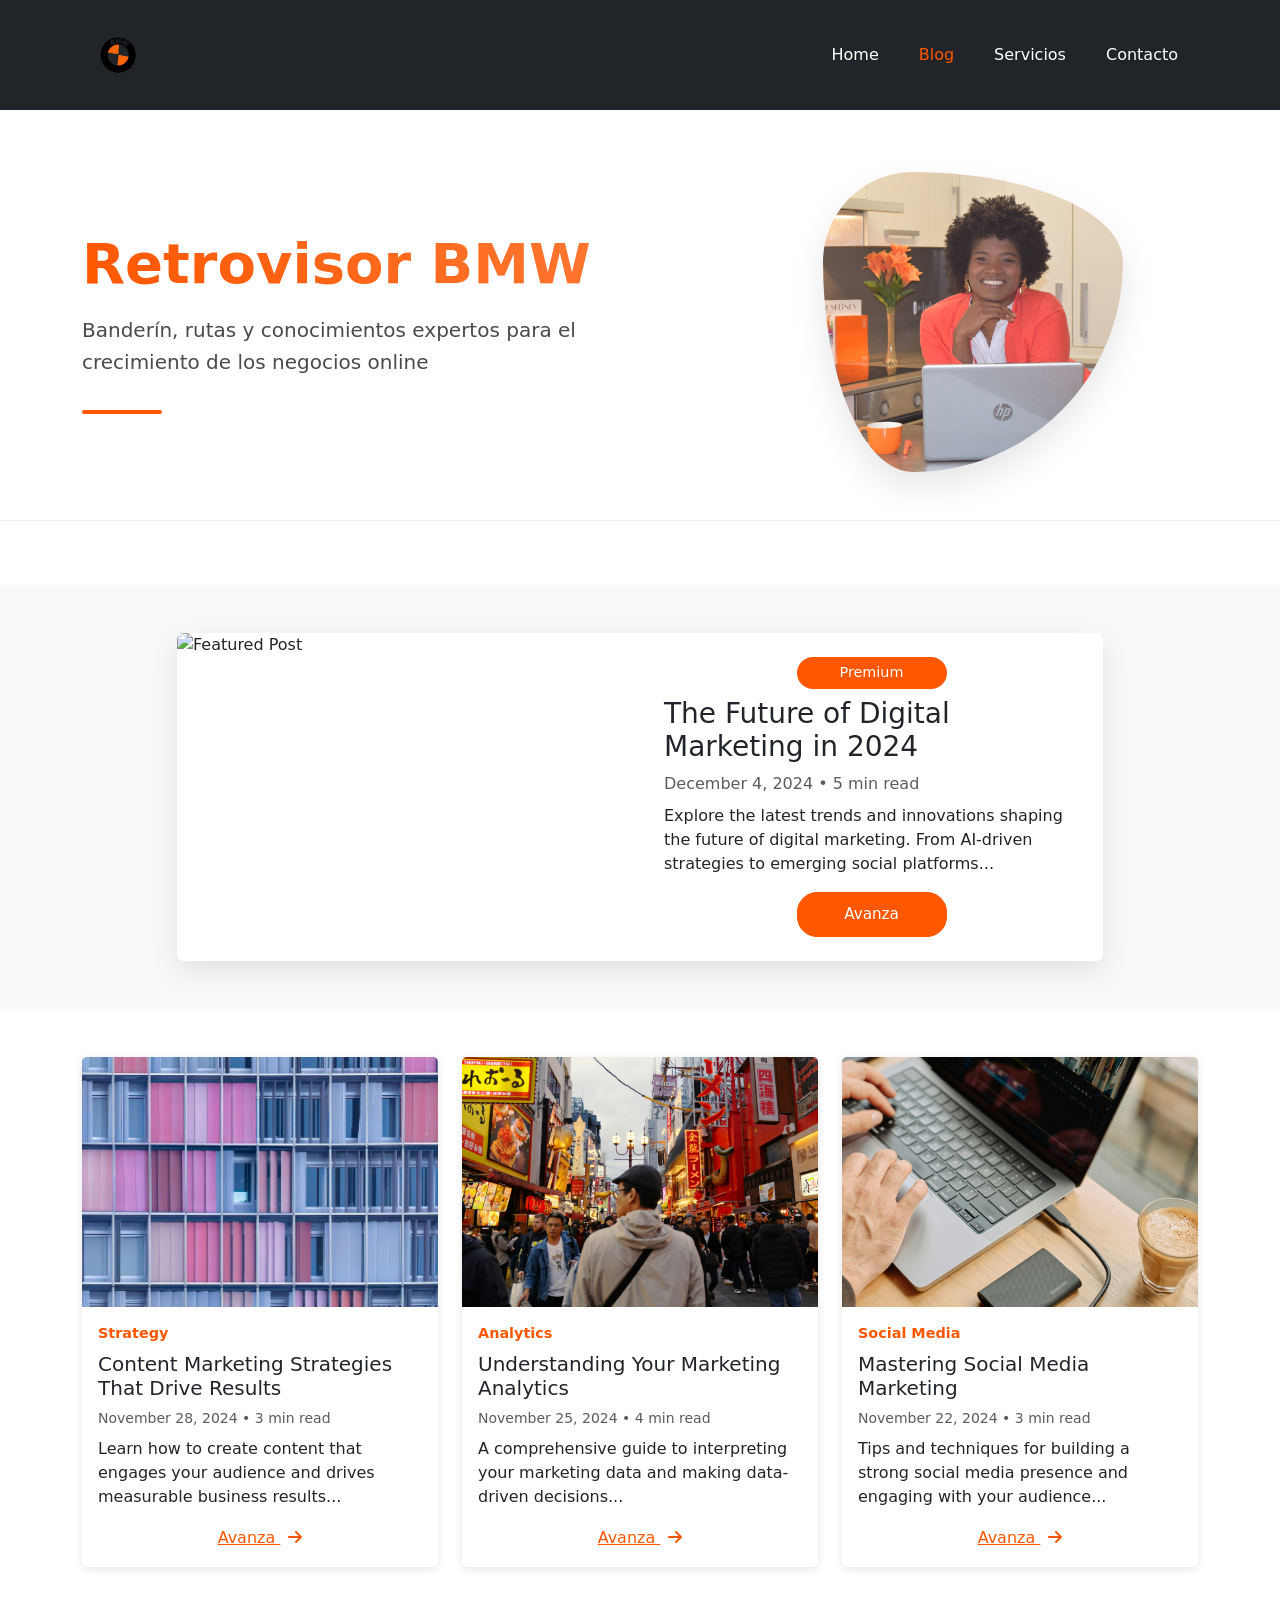
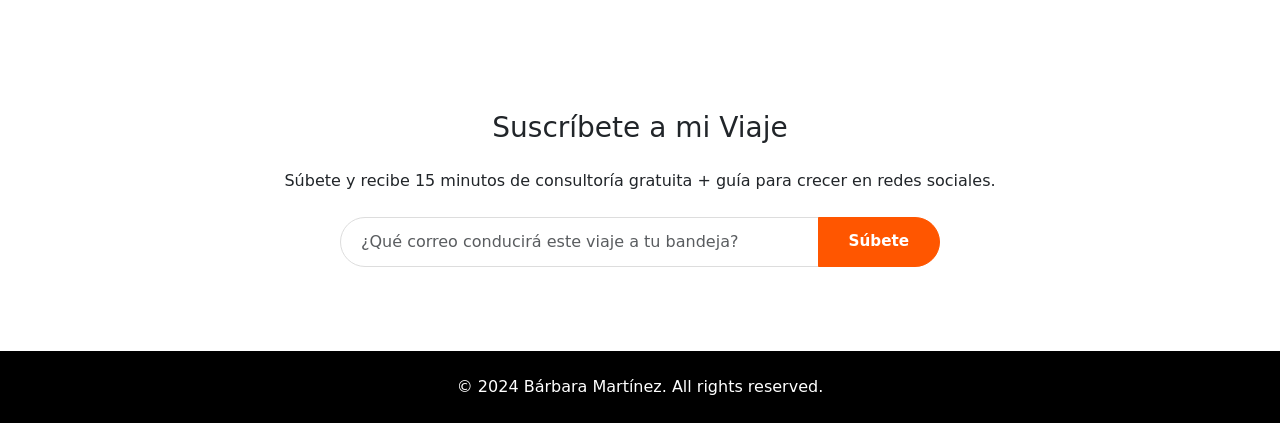
==== blog.html @ fe205b4c "transfer" ====
<!DOCTYPE html>
<html lang="en">

<head>
    <meta charset="UTF-8">
    <meta name="viewport" content="width=device-width, initial-scale=1.0">
    <title>Blog - Bárbara Martínez- Digital Marketing & Business</title>

    <link rel="icon" type="image/x-icon" href="images/BMW_logo.png">

    <!-- For modern browsers, you can also add: -->
    <link rel="icon" type="image/png" sizes="32x32" href="images/BMW_logo.png">
    <link rel="icon" type="image/png" sizes="16x16" href="images/BMW_logo.png">

    <!-- For Apple devices -->
    <link rel="apple-touch-icon" sizes="180x180" href="images/BMW_logo.png">

    <!-- Optional manifest file for PWA -->
    <link rel="manifest" href="images/BMW_logo.png">

    <!-- Bootstrap CSS -->
    <link href="https://cdnjs.cloudflare.com/ajax/libs/bootstrap/5.3.2/css/bootstrap.min.css" rel="stylesheet">
    <!-- Font Awesome -->
    <link href="https://cdnjs.cloudflare.com/ajax/libs/font-awesome/6.4.2/css/all.min.css" rel="stylesheet">
    <!-- Custom CSS -->
    <link href="styles.css" rel="stylesheet">
</head>


<body>
    <!-- Navigation (Same as main page) -->
    <nav class="navbar navbar-expand-lg navbar-dark bg-dark fixed-top" id="nav-top">
        <div class="container">
            <a class="navbar-brand" href="index.html">
                <img src="images/BMW_logo.png" alt="Your Brand Logo" class="logo">
            </a>
            <button class="navbar-toggler" type="button" data-bs-toggle="collapse" data-bs-target="#navbarNav">
                <span class="navbar-toggler-icon"></span>
            </button>
            <div class="collapse navbar-collapse" id="navbarNav">
                <ul class="navbar-nav ms-auto">
                    <li class="nav-item">
                        <a class="nav-link" href="index.html">Home</a>
                    </li>
                    <li class="nav-item">
                        <a class="nav-link active" href="blog.html">Blog</a>
                    </li>
                    <li class="nav-item">
                        <a class="nav-link" href="index.html#services">Servicios</a>
                    </li>
                    <li class="nav-item">
                        <a class="nav-link" href="index.html#contact">Contacto</a>
                    </li>

                </ul>
            </div>
        </div>
    </nav>

    <!-- Header section -->
<header class="blog-header py-5" id="blog-title">
    <div class="container">
        <div class="row align-items-center">
            <div class="col-lg-7">
                <h1 class="display-4 fw-bold text-primary mb-3">Retrovisor BMW</h1>
                <p class="lead mb-4">Banderín, rutas y conocimientos expertos para el crecimiento de los negocios online</p>
                <div class="header-accent"></div>
            </div>
            <div class="col-lg-5">
                <div class="profile-image-wrapper">
                    <div class="profile-image">
                        <img src="images/rose.jpg" alt="Profile" class="img-fluid">
                        <div class="image-accent"></div>
                    </div>
                </div>
            </div>
        </div>
    </div>
</header>

    <!-- Featured Post -->
    <section class="featured-post py-5 bg-light">
        <div class="container">
            <div class="row justify-content-center">
                <div class="col-lg-10">
                    <div class="card featured-card border-0">
                        <div class="row g-0">
                            <div class="col-md-6">
                                <img src="images/shubham-dhage-En2DKVAb1SU-unsplash.jpg" class="img-fluid rounded-start" alt="Featured Post">
                            </div>
                            <div class="col-md-6">
                                <div class="card-body p-4">
                                    <div class="featured-badge mb-2">Premium</div>
                                    <h2 class="card-title h3">The Future of Digital Marketing in 2024</h2>
                                    <p class="text-muted mb-2">December 4, 2024 • 5 min read</p>
                                    <p class="card-text">Explore the latest trends and innovations shaping the future of digital marketing. From AI-driven strategies to emerging social platforms...</p>
                                    <a href="blogs/article1.html" class="btn btn-custom featured-badge">Avanza</a>
                                </div>
                            </div>
                        </div>
                    </div>
                </div>
            </div>
        </div>
    </section>

<!-- Blog Grid -->
    <section class="blog-grid py-5">
    <div class="container">
        <div class="row g-4" id="posts-container">
            <!-- Initial posts will be loaded here -->
        </div>

        <!-- Loading Spinner -->
        <div id="loading-spinner" class="text-center mt-4" style="display: none;">
            <div class="spinner-border text-custom" role="status">
                <span class="visually-hidden">Loading...</span>
            </div>
        </div>

        <!-- Load More Button -->
        <div class="text-center mt-5">
            <button id="load-more" class="btn btn-custom btn-lg">Explora más Rutas</button>
        </div>
    </div>
</section>

    <!-- Newsletter Section -->

    <div id="custom-success-message" style="display: none;" class="text-center mt-4">
    <div class="alert alert-success">
        <i class="fas fa-check-circle me-2"></i>
        ¡Gracias por suscribirte! Me pondré en contacto contigo pronto.
    </div>
</div>



<div id="mc_embed_signup" class="py-5">
    <div class="container">
        <div class="row justify-content-center">
            <div class="col-md-8 text-center">
                <!-- Success message (hidden by default) -->
                <div id="success-message" style="display: none;">
                    <div class="alert alert-success">
                        <i class="fas fa-check-circle me-2"></i>
                        ¡ Gracias por subirte a bordo! Nos esperan kilómetros de éxitos

                    </div>
                </div>

                <!-- Form (shown by default) -->
                <div id="subscription-form">
                    <h2 class="h3 mb-4">Suscríbete a mi Viaje</h2>
                    <p class="mb-4">Súbete y recibe 15 minutos de consultoría gratuita + guía para crecer en redes sociales.</p>
                    <form id="mc-embedded-subscribe-form" class="validate newsletter-form">
                        <div class="mc-field-group input-group mb-3">
                            <input type="email"
                                   name="EMAIL"
                                   class="form-control required email"
                                   id="mce-EMAIL"
                                   placeholder="¿Qué correo conducirá este viaje a tu bandeja?"
                                   required>
                            <button type="submit"
                                    name="subscribe"
                                    id="mc-embedded-subscribe"
                                    class="btn btn-custom">
                                Súbete
                            </button>
                        </div>
                    </form>
                </div>
            </div>
        </div>
    </div>
</div>




    <!-- Footer (Same as main page) -->
    <footer class="py-4 bg-custom-dark text-white">
        <div class="container text-center">
            <p class="mb-0">&copy; 2024 Bárbara Martínez. All rights reserved.</p>
        </div>
    </footer>

    <!-- Bootstrap JS -->
    <script src="https://cdnjs.cloudflare.com/ajax/libs/bootstrap/5.3.2/js/bootstrap.bundle.min.js"></script>
</body>

</html>


<!-- Submit form to Mailchimp -->
<script>
document.getElementById('mc-embedded-subscribe-form').addEventListener('submit', function(e) {
    e.preventDefault();


    const email = document.getElementById('mce-EMAIL').value;

    const emailRegex = /^[^\s@]+@[^\s@]+\.[^\s@]+$/;
   if (!emailRegex.test(email)) {
       alert('Please enter a valid email address');
       return;
   }

    // Hide the form
    document.getElementById('subscription-form').style.display = 'none';

    // Show the success message
    document.getElementById('success-message').style.display = 'block';

    const formData = new FormData(this);
    fetch('https://github.us3.list-manage.com/subscribe/post?u=2ce63840d1519c7566023afc4&id=2955c9458d&f_id=0050e4e3f0', {
        method: 'POST',
        body: formData,
        mode: 'no-cors'
    });
});
</script>




<script>
// Blog posts data
const blogPosts = [
    {
        image: "images/cheng-lin-A1Y1KRh9qoU-unsplash.jpg",
        category: "Strategy",
        title: "Content Marketing Strategies That Drive Results",
        date: "November 28, 2024",
        readTime: "3 min read",
        description: "Learn how to create content that engages your audience and drives measurable business results...",
        link: "blogs/article2.html"
    },
    {
        image: "images/laram-vStAYPFjpM4-unsplash.jpg",
        category: "Analytics",
        title: "Understanding Your Marketing Analytics",
        date: "November 25, 2024",
        readTime: "4 min read",
        description: "A comprehensive guide to interpreting your marketing data and making data-driven decisions...",
        link: "blogs/article3.html"
    },
    {
        image: "images/samsung-memory-l_p4pay8CTM-unsplash.jpg",
        category: "Social Media",
        title: "Mastering Social Media Marketing",
        date: "November 22, 2024",
        readTime: "3 min read",
        description: "Tips and techniques for building a strong social media presence and engaging with your audience...",
        link: "blogs/article4.html"
    }

    // Add more posts here
];

let currentPage = 0;
const postsPerPage = 3;
const container = document.getElementById('posts-container');
const loadMoreBtn = document.getElementById('load-more');
const loadingSpinner = document.getElementById('loading-spinner');

// Function to create post HTML
function createPostHTML(post) {
    return `
        <div class="col-lg-4 col-md-6">
            <article class="card blog-card h-100">
                <img src="${post.image}" class="card-img-top" alt="${post.title}">
                <div class="card-body">
                    <div class="post-category mb-2">${post.category}</div>
                    <h3 class="card-title h5">${post.title}</h3>
                    <p class="text-muted small mb-2">${post.date} • ${post.readTime}</p>
                    <p class="card-text">${post.description}</p>
                    <a href="${post.link}" class="btn btn-link text-custom p-0">Avanza <i class="fas fa-arrow-right ms-2"></i></a>
                </div>
            </article>
        </div>
    `;
}

// Function to load posts
function loadPosts() {
    loadingSpinner.style.display = 'block';
    loadMoreBtn.style.display = 'none';

    // Simulate loading delay
    setTimeout(() => {
        const startIndex = currentPage * postsPerPage;
        const endIndex = startIndex + postsPerPage;
        const postsToShow = blogPosts.slice(startIndex, endIndex);

        postsToShow.forEach(post => {
            container.innerHTML += createPostHTML(post);
        });

        currentPage++;
        loadingSpinner.style.display = 'none';

        // Show/hide load more button based on remaining posts
        if (currentPage * postsPerPage >= blogPosts.length) {
            loadMoreBtn.style.display = 'none';
        } else {
            loadMoreBtn.style.display = 'block';
        }
    }, 800); // Simulated delay of 800ms
}

// Initial load
loadPosts();

// Load more button click handler
loadMoreBtn.addEventListener('click', loadPosts);

// Optional: Implement scroll-based loading
function handleScroll() {
    if ((window.innerHeight + window.scrollY) >= document.body.offsetHeight - 1000) {
        if (currentPage * postsPerPage < blogPosts.length && loadingSpinner.style.display !== 'block') {
            loadPosts();
        }
    }
}

// Uncomment the next line if you want scroll-based loading instead of button
// window.addEventListener('scroll', handleScroll);
</script>
---- styles.css ----
/* Home Page styles */


.navbar {
    padding: 15px 0;
}
.navbar-brand img.logo {
    height: 70px;  /* Increased from typical 40px */
    width: auto;   /* Maintains aspect ratio */
    transition: all 0.3s ease; /* Optional: smooth size change */
}

/* For mobile responsiveness */
@media (max-width: 768px) {
    .navbar-brand img.logo {
        height: 50px; /* Slightly smaller on mobile but still prominent */
    }
}

.navbar-brand img.logo {
    height: 70px;
    width: auto;
}

.navbar-nav .nav-link {
    color: white !important;
    font-weight: 500;
    padding: 8px 15px !important;
    margin: 0 5px;
    transition: all 0.3s ease;
}

.navbar-nav .nav-link:hover,
.navbar-nav .nav-link.active {
    color: #ff5600 !important;
}

/* Mobile Navigation */
@media (max-width: 991px) {
    .navbar-collapse {
        padding: 1rem 0;
    }

    .navbar-nav .nav-link {
        padding: 10px 15px !important;
    }

    .navbar-toggler {
        border: none;
        padding: 0;
    }

    .navbar-toggler:focus {
        box-shadow: none;
        outline: none;
    }
}


.logo {
    height: 40px; /* Adjust this value to control logo size */
    width: auto; /* Maintains aspect ratio */
    object-fit: contain; /* Ensures logo fits without distortion */
    border-radius: 5px;
}


.highlight-text-pill {
    background-color: #ff5600;
    color: white;
    padding: 12px 30px;
    border-radius: 50px;
    display: inline-block;
    font-weight: 600;
    box-shadow: 0 4px 15px rgba(255, 86, 0, 0.2);
    transition: transform 0.3s ease, box-shadow 0.3s ease;
}

.highlight-text-pill:hover {
    transform: translateY(-2px);
    box-shadow: 0 6px 20px rgba(255, 86, 0, 0.3);
}

#services{
    background-color: #ff5600;
    width: 80%;
    margin: 0 auto;
    border-radius: 5px;
    margin-top: 150px;
}

#portfolio{
    margin-top: 100px;
}

.review .card {
    height: 100%;
    display: flex;
    flex-direction: column;
}

.review .card-body {
    flex: 1;
    display: flex;
    flex-direction: column;
}

.review .card-text {
    flex-grow: 1;
    margin-bottom: 1rem;
}

.review .btn {
    align-self: flex-start;
}


.hero-section {
    height: 100vh;
    background: linear-gradient(rgba(0,0,0,0.7), rgba(0,0,0,0.7)), url('images/IMG-20241205-WA0010.jpg');
    background-size: cover;
    background-position: center;
    color: white;
    position: relative;
}

/* For desktop devices - enable parallax */
@media (min-width: 992px) {
    .hero-section {
        background-attachment: fixed;
    }
}

/* iOS-specific fix */
@supports (-webkit-touch-callout: none) {
    .hero-section {
        background-attachment: scroll;
        /* Alternate solution using transform */
        transform: translateZ(0);
        -webkit-transform: translateZ(0);
    }
}


.contact-email {
    margin-top: 20px;
}

.email-link {
    color: #333;
    text-decoration: none;
    font-size: 1.1rem;
    transition: color 0.3s ease;
}

.email-link:hover {
    color: #ff5600;
}

.email-link i {
    color: #ff5600;
}

#my-links{
    margin-bottom: 20px;
}

/* Project Cards */
.project-card {
    transition: transform 0.3s ease;
}

.project-card:hover {
    transform: translateY(-5px);
}

/* Custom Color Scheme */
.btn-custom {
    background-color: #ff5600;
    border-color: #ff5600;
    color: white;
}

.btn-custom:hover {
    background-color: #e64d00;
    border-color: #e64d00;
    color: white;
}

/* Social Icons */
.social-icons a {
    color: #000;
    margin: 0 10px;
    font-size: 24px;
    transition: color 0.3s ease;
}

.social-icons a:hover {
    color: #ff5600;
}

/* Progress Bars */
.progress {
    height: 25px;
    margin-bottom: 15px;
    background-color: #f8f9fa;
}

.progress-bar {
    background-color: #ff5600;
    padding: 5px;
}

/* Services Cards */
.card {
    border: none;
    box-shadow: 0 2px 10px rgba(0,0,0,0.1);
    transition: all 0.3s ease;
}

.card:hover {
    box-shadow: 0 5px 20px rgba(0,0,0,0.15);
}

.card i {
    color: #ff5600;
}

/* Contact Form */
.form-control {
    padding: 12px;
    margin-bottom: 20px;
    border: 1px solid #ddd;
}

.form-control:focus {
    border-color: #ff5600;
    box-shadow: none;
}

/* Text Colors */
.text-primary {
    color: #000 !important;
}

.bg-custom-dark {
    background-color: #000;
}

/* Responsive Adjustments */
@media (max-width: 768px) {
    .hero-section {
        height: 80vh;
    }

    .display-1 {
        font-size: 3rem;
    }

    .social-icons a {
        margin: 0 5px;
        font-size: 20px;
    }
}

/* Partners Section */
.partners-section {
    background: linear-gradient(45deg, #ff5600, #ff7e3d);
    padding: 4rem 0;
    position: relative;
    overflow: hidden;
    border-top: 1px solid rgba(255, 255, 255, 0.1);
    border-bottom: 1px solid rgba(255, 255, 255, 0.1);
}

/* Modern decorative elements */
.partners-section::before {
    content: '';
    position: absolute;
    top: 0;
    left: 0;
    right: 0;
    bottom: 0;
    background-color: #ff5600;
}

.partners-section h2 {
    font-size: 2.5rem;
    font-weight: 600;
    margin-bottom: 3rem;
    color: white;
    text-align: center;
    text-shadow: 2px 2px 4px rgba(0, 0, 0, 0.1);
    position: relative;
}

.partner-card {
    background: white;
    border-radius: 20px;
    padding: 2rem;
    height: 100%;
    display: flex;
    align-items: center;
    justify-content: center;
    transition: all 0.3s ease;
    border: 1px solid rgba(255, 255, 255, 0.2);
    box-shadow:
        0 4px 15px rgba(0, 0, 0, 0.1),
        inset 0 0 20px rgba(255, 255, 255, 0.05);
    position: relative;
    overflow: hidden;
}

.partner-card::after {
    content: '';
    position: absolute;
    top: -50%;
    left: -50%;
    width: 200%;
    height: 200%;
    background: linear-gradient(
        45deg,
        transparent,
        rgba(255, 86, 0, 0.1),
        transparent
    );
    transform: rotate(45deg);
    transition: all 0.6s ease;
    opacity: 0;
}

.partner-card:hover {
    transform: translateY(-5px);
    border-color: rgba(255, 86, 0, 0.4);
    box-shadow:
        0 10px 25px rgba(0, 0, 0, 0.2),
        0 0 30px rgba(255, 86, 0, 0.1);
}

.partner-card:hover::after {
    opacity: 1;
    transform: rotate(45deg) translate(50%, 50%);
}

.partner-link {
    display: flex;
    align-items: center;
    justify-content: center;
    width: 100%;
    height: 100%;
    z-index: 1;
}

.partner-logo {
    max-width: 20%;
    height: auto;
    opacity: 1;
    transition: all 0.3s ease;
}

.partner-card:hover .partner-logo {
    opacity: 1;
    transform: scale(1.05);
}

/* Responsive Adjustments */
@media (max-width: 768px) {
    .partner-card {
        padding: 1.5rem;
        margin-bottom: 1rem;
    }

    .partners-section h2 {
        font-size: 2rem;
    }

    .partner-logo {
        max-width: 30%;
    }
}











/* Blog Page Styles */
/* Blog header spacing */
.blog-header {
    /* Base spacing for desktop */
    margin-top: calc(76px + 3rem); /* 76px for navbar height + additional space */
    margin-bottom: 4rem;
    padding: 3rem 0;
    position: relative;
    overflow: hidden;
}

/* Custom breakpoints for responsive spacing */
@media (max-width: 1200px) {
    .blog-header {
        margin-top: calc(76px + 2.5rem);
        margin-bottom: 3.5rem;
        padding: 2.5rem 0;
    }
}

@media (max-width: 991px) {
    .blog-header {
        margin-top: calc(76px + 2rem);
        margin-bottom: 3rem;
        padding: 2rem 0;
    }
}

@media (max-width: 768px) {
    .blog-header {
        margin-top: calc(76px + 1.5rem);
        margin-bottom: 2.5rem;
        padding: 1.5rem 0;
    }
}

@media (max-width: 576px) {
    .blog-header {
        margin-top: calc(76px + 1rem);
        margin-bottom: 2rem;
        padding: 1rem 0;
    }
}


.blog-header::before {
    content: '';
    position: absolute;
    top: -50%;
    right: -20%;
    width: 60%;
    height: 200%;
    background: linear-gradient(45deg, rgba(255, 86, 0, 0.05), rgba(255, 86, 0, 0.1));
    transform: rotate(-15deg);
    z-index: -1;
    border-radius: 30% 70% 70% 30% / 30% 30% 70% 70%;
}

.blog-header h1 {
    font-size: 3.5rem;
    margin-bottom: 1.5rem;
    background: linear-gradient(45deg, #ff5600, #ff7e3d);
    -webkit-background-clip: text;
    -webkit-text-fill-color: transparent;
    position: relative;
}

.blog-header .lead {
    font-size: 1.25rem;
    color: #4a4a4a;
    line-height: 1.6;
    max-width: 90%;
}

.header-accent {
    width: 80px;
    height: 4px;
    background: #ff5600;
    margin-top: 2rem;
    border-radius: 2px;
}

.profile-image-wrapper {
    display: flex;
    justify-content: center;
    align-items: center;
    position: relative;
}

.profile-image {
    position: relative;
    width: 300px;
    height: 300px;
    border-radius: 30% 70% 70% 30% / 30% 30% 70% 70%;
    overflow: hidden;
    box-shadow: 0 15px 35px rgba(0,0,0,0.1);
    transition: all 0.3s ease;
}

.profile-image:hover {
    transform: translateY(-5px);
    box-shadow: 0 20px 40px rgba(0,0,0,0.15);
}

.profile-image img {
    width: 100%;
    height: 100%;
    object-fit: cover;
    transition: all 0.3s ease;
}

.image-accent {
    position: absolute;
    bottom: -10px;
    right: -10px;
    width: 80px;
    height: 80px;
    background: linear-gradient(45deg, #ff5600, #ff7e3d);
    opacity: 0.1;
    border-radius: 30% 70% 70% 30% / 30% 30% 70% 70%;
    z-index: -1;
}

@media (max-width: 991px) {

    .blog-header h1 {
        font-size: 2.8rem;
    }

    .blog-header .lead {
        max-width: 100%;
        margin: 0 auto;
    }

    .header-accent {
        margin: 2rem auto;
    }

    .profile-image {
        width: 250px;
        height: 250px;
        margin: 2rem auto 0;
    }
}

@media (max-width: 768px) {
    .blog-header h1 {
        font-size: 2.3rem;
    }
}


.featured-card {
    height: 100%;
    overflow: hidden; /* Prevents image overflow */
}

.featured-card .col-md-6:first-child {
    height: 100%;
    position: relative;
}

.featured-card img {
    width: 100%;
    height: 100%;
    object-fit: cover; /* Makes image cover the entire space */
    position: absolute;
    left: 0;
    top: 0;
}

/* For mobile responsiveness */
@media (max-width: 768px) {
    .featured-card .col-md-6:first-child {
        height: 300px; /* Fixed height for mobile */
        position: relative;
    }
}

/* Featured Post */
.featured-card {
    box-shadow: 0 10px 30px rgba(0,0,0,0.1);
    transition: transform 0.3s ease;
}

.featured-card:hover {
    transform: translateY(-5px);
}

.featured-badge {
    background-color: #ff5600;
    color: white;
    padding: 5px 15px;
    border-radius: 20px;
    display: inline-block;
    font-size: 0.9rem;
    font-weight: 500;
    text-align: center;
    width: 150px;
    margin: 0 auto;
}


/* Blog Cards */
.blog-card {
    height: 100%;
    display: flex;
    flex-direction: column;
    transition: transform 0.3s ease;
}

.card-img-top {
    width: 100%;
    height: 250px; /* Fixed height for all images */
    object-fit: cover; /* Makes images cover the area without distortion */
    object-position: center; /* Centers the image */
}


.blog-card:hover {
    transform: translateY(-5px);
}

.post-category {
    color: #ff5600;
    font-weight: 600;
    font-size: 0.9rem;
}

.text-custom {
    color: #ff5600 !important;
}

.text-custom:hover {
    color: #e64d00 !important;
}

/* Newsletter Section */
.newsletter-form .form-control {
    height: 50px;
    border-radius: 25px 0 0 25px;
    border: 1px solid #ddd;
}

.newsletter-form .btn {
    border-radius: 0 25px 25px 0;
    padding-left: 30px;
    padding-right: 30px;
}

/* Blog Header */
.blog-header {
    background-color: white;
    border-bottom: 1px solid #eee;
}

.card-body {
    flex: 1; /* Takes up remaining space */
    display: flex;
    flex-direction: column;
}

.blog-grid .col-lg-4 {
    display: flex;
}

/* For responsive design */
@media (max-width: 768px) {
    .card-img-top {
        height: 200px; /* Slightly smaller height for mobile */
    }
}



/* Responsive Adjustments */
@media (max-width: 768px) {
    .featured-card .row {
        flex-direction: column;
    }

    .featured-card .card-body {
        padding: 2rem 1rem;
    }
}


/* Mailchimp Form Styles - Add to your styles.css */
#mc_embed_signup {
    background: transparent;
    font-family: inherit;
    width: 100%;
}

#mc_embed_signup .newsletter-form {
    max-width: 600px;
    margin: 0 auto;
}

#mc_embed_signup .mc-field-group {
    padding: 0;
    min-height: auto;
}

#mc_embed_signup input.email {
    height: 50px;
    border-radius: 25px 0 0 25px;
    border: 1px solid #ddd;
    padding: 0 20px;
    font-size: 16px;
    font-family: inherit;
    width: auto;
    flex: 1;
}

#mc_embed_signup input.email:focus {
    border-color: #ff5600;
    outline: none;
    box-shadow: 0 0 0 0.2rem rgba(255, 86, 0, 0.25);
}

#mc_embed_signup .btn-custom {
    height: 50px;
    border-radius: 0 25px 25px 0;
    padding: 0 30px;
    background-color: #ff5600;
    border-color: #ff5600;
    color: white;
    font-weight: 600;
    transition: all 0.3s ease;
}

#mc_embed_signup .btn-custom:hover {
    background-color: #e64d00;
    border-color: #e64d00;
    transform: translateY(-2px);
}

#mc_embed_signup #mce-responses {
    margin: 20px 0;
    padding: 0;
    font-weight: normal;
}

#mc_embed_signup #mce-error-response {
    color: #dc3545;
    margin-bottom: 1rem;
}

#mc_embed_signup #mce-success-response {
    color: #28a745;
    margin-bottom: 1rem;
}

/* Responsive adjustments */
@media (max-width: 768px) {
    #mc_embed_signup input.email,
    #mc_embed_signup .btn-custom {
        border-radius: 25px;
        width: 100%;
        margin: 5px 0;
    }

    #mc_embed_signup .input-group {
        flex-direction: column;
    }
}


/* Contact Form Styles - Add to your styles.css */

.contact-form {
    background: white;
    padding: 40px;
    border-radius: 15px;
    box-shadow: 0 5px 20px rgba(0,0,0,0.1);
}

.contact-form .form-control {
    height: auto;
    border-radius: 8px;
    border: 1px solid #ddd;
    padding: 12px 20px;
    font-size: 16px;
    font-family: inherit;
    transition: all 0.3s ease;
}

.contact-form .form-control:focus {
    border-color: #ff5600;
    box-shadow: 0 0 0 0.2rem rgba(255, 86, 0, 0.25);
    outline: none;
}

.contact-form textarea.form-control {
    min-height: 120px;
    resize: vertical;
}

.contact-form .btn-custom {
    background-color: #ff5600;
    border-color: #ff5600;
    color: white;
    padding: 12px 40px;
    font-weight: 600;
    border-radius: 25px;
    transition: all 0.3s ease;
}

.contact-form .btn-custom:hover {
    background-color: #e64d00;
    border-color: #e64d00;
    transform: translateY(-2px);
}

/* Form success/error states */
.contact-form .form-control.is-invalid {
    border-color: #dc3545;
    box-shadow: none;
}

.contact-form .form-control.is-valid {
    border-color: #28a745;
    box-shadow: none;
}

/* Responsive adjustments */
@media (max-width: 768px) {
    .contact-form {
        padding: 20px;
    }

    .contact-form .form-control {
        font-size: 14px;
        padding: 10px 15px;
    }

    .contact-form .btn-custom {
        width: 100%;
    }
}


/* Custom Success Message */


#custom-success-message {
    animation: fadeIn 0.5s ease-in;
}

.alert-success {
    background-color: rgba(255, 86, 0, 0.1);
    border: 1px solid #ff5600;
    color: #ff5600;
    padding: 15px 20px;
    border-radius: 10px;
    font-weight: 500;
}

@keyframes fadeIn {
    from { opacity: 0; transform: translateY(-10px); }
    to { opacity: 1; transform: translateY(0); }
}

.alert-success {
    background-color: rgba(255, 86, 0, 0.1);
    border: 1px solid #ff5600;
    color: #ff5600;
    padding: 15px 20px;
    border-radius: 10px;
    font-weight: 500;
    margin-top: 20px;
}

#success-message {
    animation: fadeIn 0.5s ease-in;
}

@keyframes fadeIn {
    from { opacity: 0; transform: translateY(-10px); }
    to { opacity: 1; transform: translateY(0); }
}


.spinner-border.text-custom {
    color: #ff5600;
}

/* Fade in animation for new posts */
.blog-card {
    animation: fadeIn 0.5s ease-in;
}

@keyframes fadeIn {
    from { opacity: 0; transform: translateY(20px); }
    to { opacity: 1; transform: translateY(0); }
}




/* Thank you page */
.thank-you-section {
    min-height: 90vh;
    background-size: cover;
    background-position: center;
    background-attachment: fixed;
    color: black;
    padding-top: 60px;
}

.thank-you-content {
    background: rgba(255, 255, 255, 0.1);
    backdrop-filter: blur(10px);
    padding: 2.5rem;
    border-radius: 15px;
    box-shadow: 0 8px 25px rgba(0,0,0,0.2);
    max-width: 800px;
    margin: 0 auto;
    width: 80%;
}

.check-circle {
    width: 80px; /* Reduced from 100px */
    height: 80px; /* Reduced from 100px */
    background-color: #ff5600;
    border-radius: 50%;
    display: inline-flex;
    align-items: center;
    justify-content: center;
    margin-bottom: 1.5rem; /* Reduced from 2rem */
    animation: scaleIn 0.5s ease-out;
}

.check-circle i {
    font-size: 40px; /* Reduced from 50px */
    color: white;
}

.btn-custom {
    background-color: #ff5600;
    border-color: #ff5600;
    color: white;
    padding: 10px 25px;
    border-radius: 20px;
    transition: all 0.3s ease;
    font-size: 0.95rem;
}

.btn-custom:hover {
    background-color: #e64d00;
    border-color: #e64d00;
    color: white;
    transform: translateY(-2px);
}

.btn-outline-custom {
    border: 2px solid #ff5600;
    color: #ff5600;
    padding: 10px 25px;
    border-radius: 20px;
    transition: all 0.3s ease;
    font-size: 0.95rem;
}

.btn-outline-custom:hover {
    background-color: #ff5600;
    color: white;
    transform: translateY(-2px);
}

.cta-buttons {
    margin-top: 1.5rem;
    gap: 0.75rem;
    display: flex;
    justify-content: center;
}

.cta-buttons .btn {
    margin: 0 0.5rem;
}

@keyframes scaleIn {
    0% {
        transform: scale(0);
        opacity: 0;
    }
    100% {
        transform: scale(1);
        opacity: 1;
    }
}

/* Responsive Adjustments */
@media (max-width: 768px) {
    .thank-you-content {
        padding: 1.5rem;
        margin: 0.75rem;
    }

    .cta-buttons {
        display: flex;
        flex-direction: column;
        gap: 0.75rem;
    }

    .cta-buttons .btn {
        width: 100%;
        margin: 0 !important;
    }

    .thank-you-section {
        min-height: 85vh;
        padding-top: 50px;
    }
}
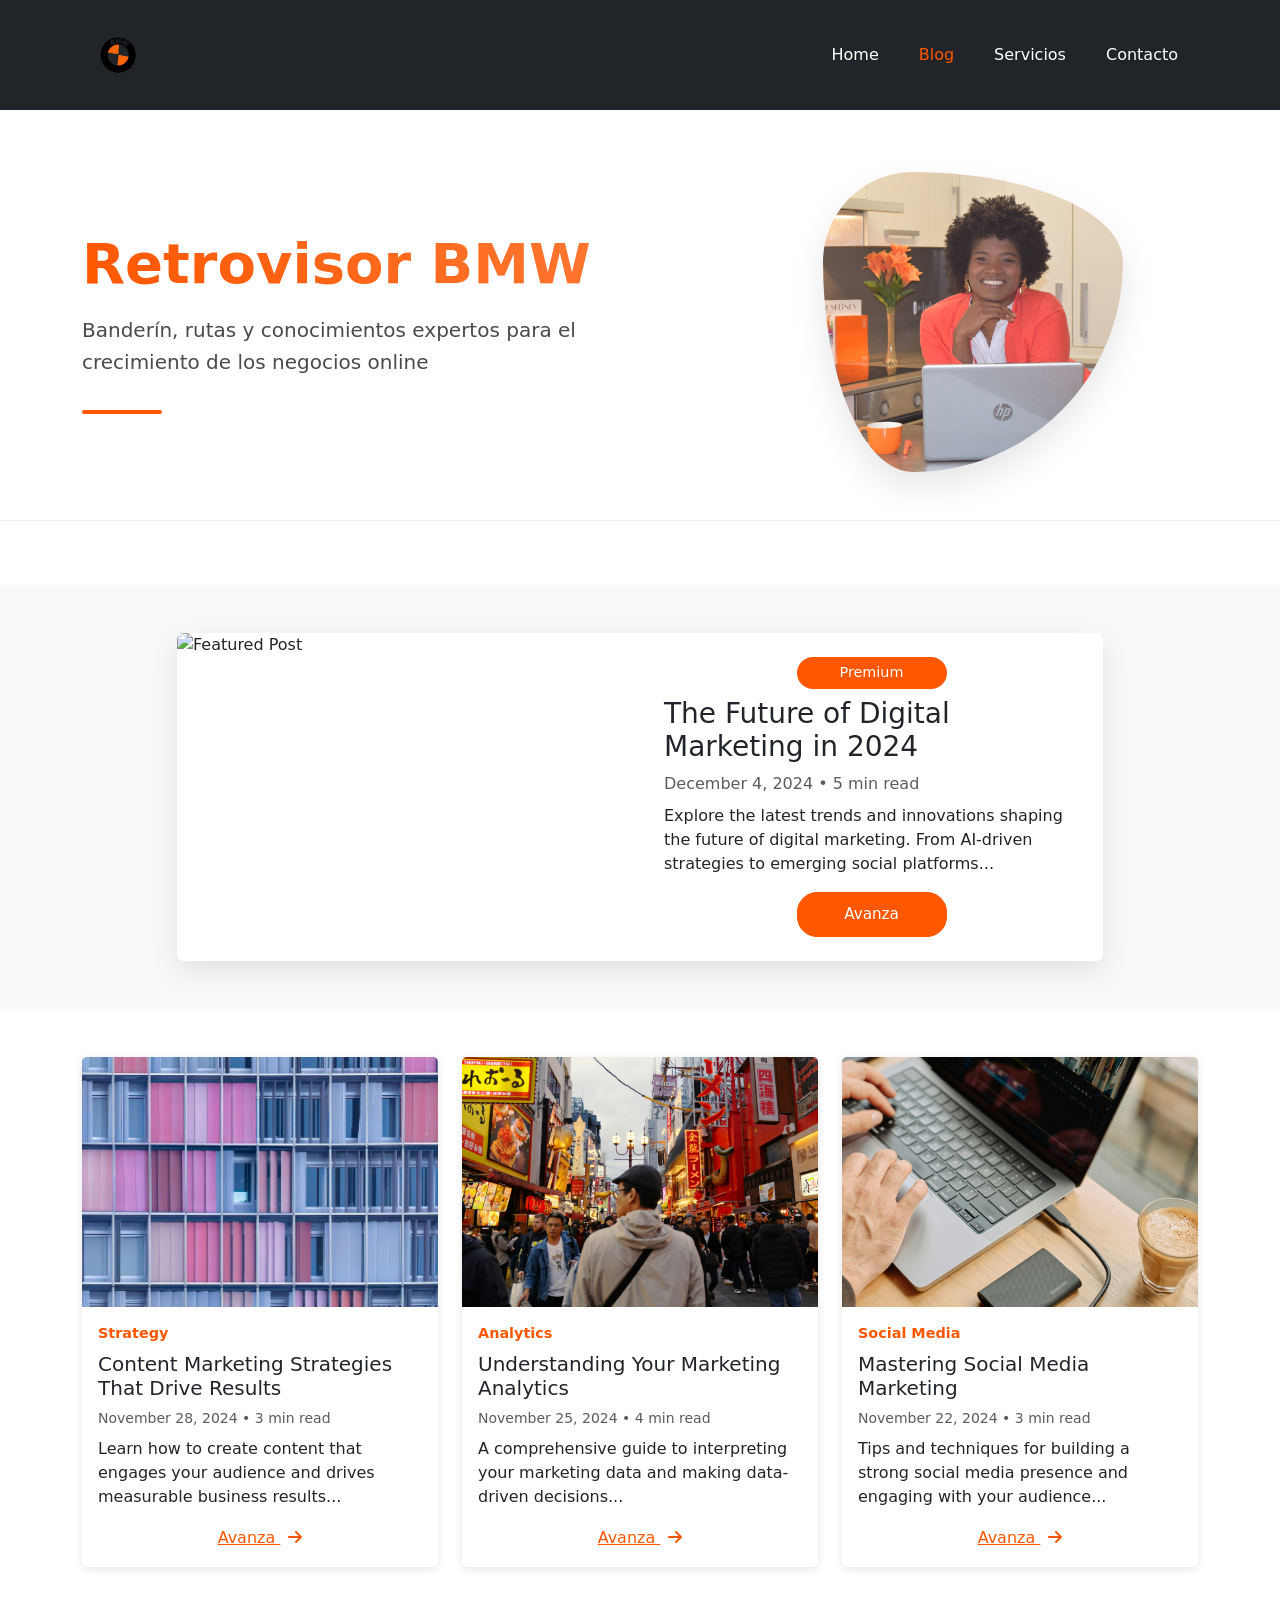
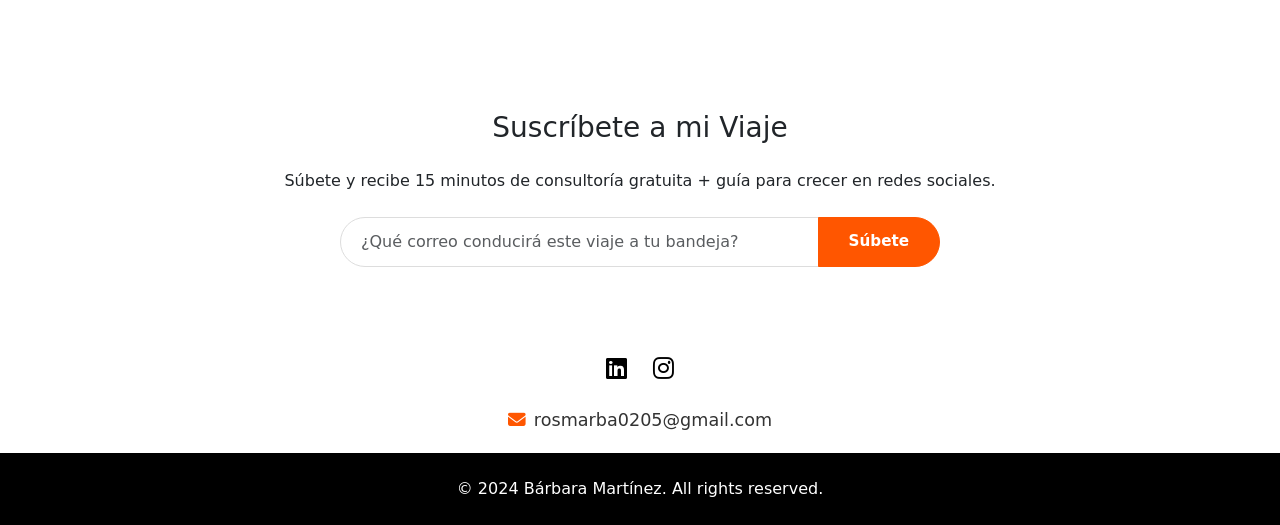
==== commit 87bf5a9d: "Update blog.html" ====
--- a/blog.html
+++ b/blog.html
@@ -174,6 +174,19 @@
         </div>
     </div>
 </div>
+    
+   <!-- Contact Info -->
+            <div class="text-center" id="my-links">
+                <div class="social-icons mb-3">
+                    <a href="https://www.linkedin.com/in/barbara-rosa-martinez-pedroso/" target="_blank"><i class="fab fa-linkedin"></i></a>
+                     <a href="https://www.instagram.com/bmw_digitalmarketing/" target="_blank"><i class="fab fa-instagram"></i></a>
+                </div>
+                <div class="contact-email">
+                    <a href="mailto:barbara@gmail.com" class="email-link">
+                        <i class="fas fa-envelope me-2"></i>rosmarba0205@gmail.com
+                    </a>
+                </div>
+            </div>
 
 
 
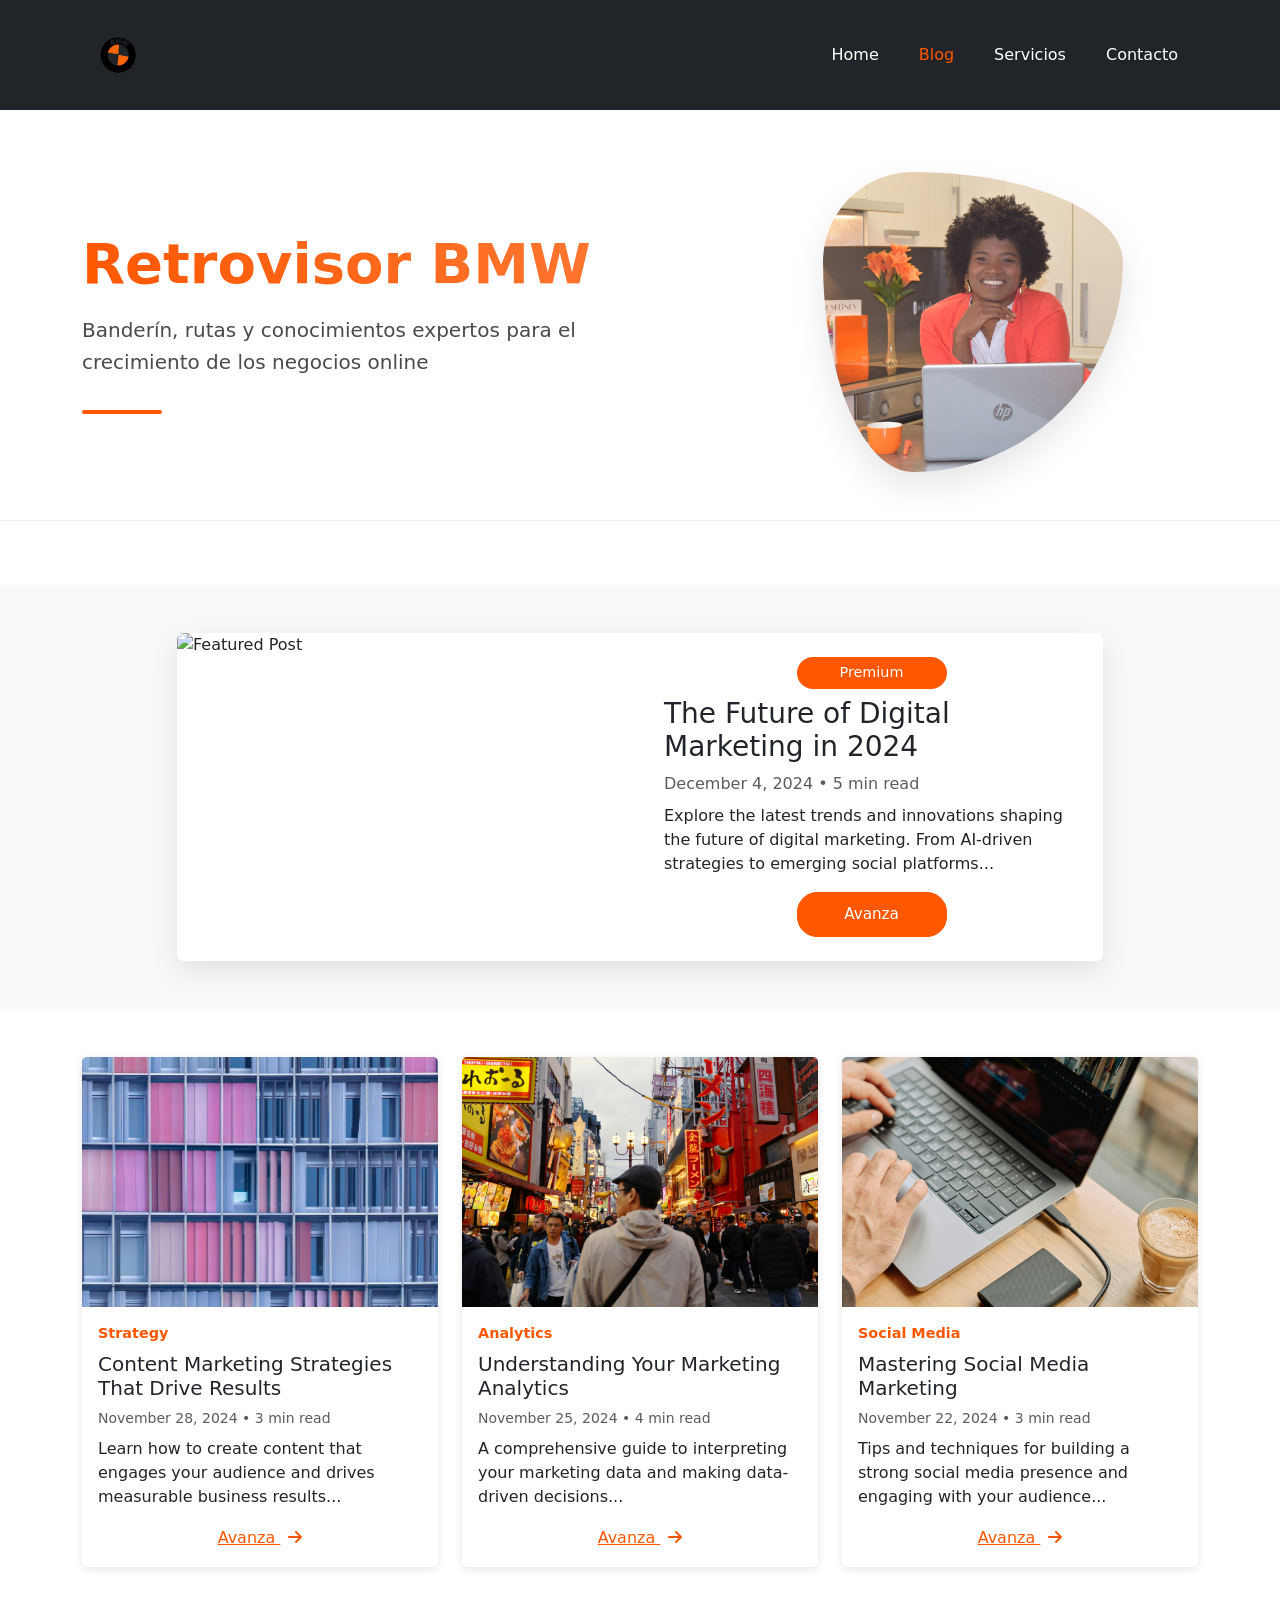
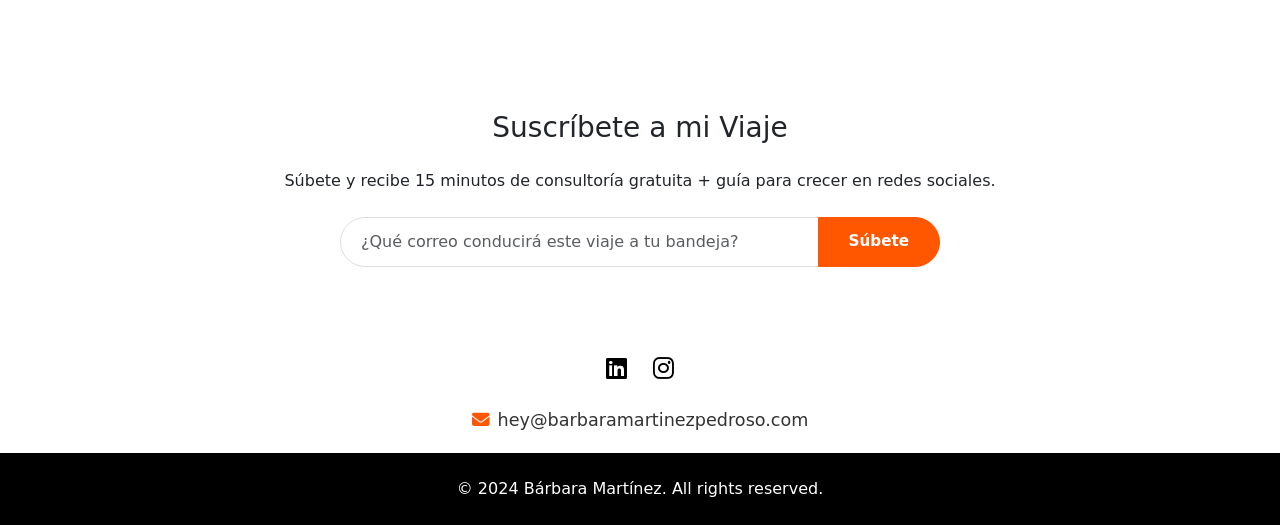
==== commit b422cd4a: "Update blog.html" ====
--- a/blog.html
+++ b/blog.html
@@ -183,7 +183,7 @@
                 </div>
                 <div class="contact-email">
                     <a href="mailto:barbara@gmail.com" class="email-link">
-                        <i class="fas fa-envelope me-2"></i>rosmarba0205@gmail.com
+                        <i class="fas fa-envelope me-2"></i>hey@barbaramartinezpedroso.com
                     </a>
                 </div>
             </div>
